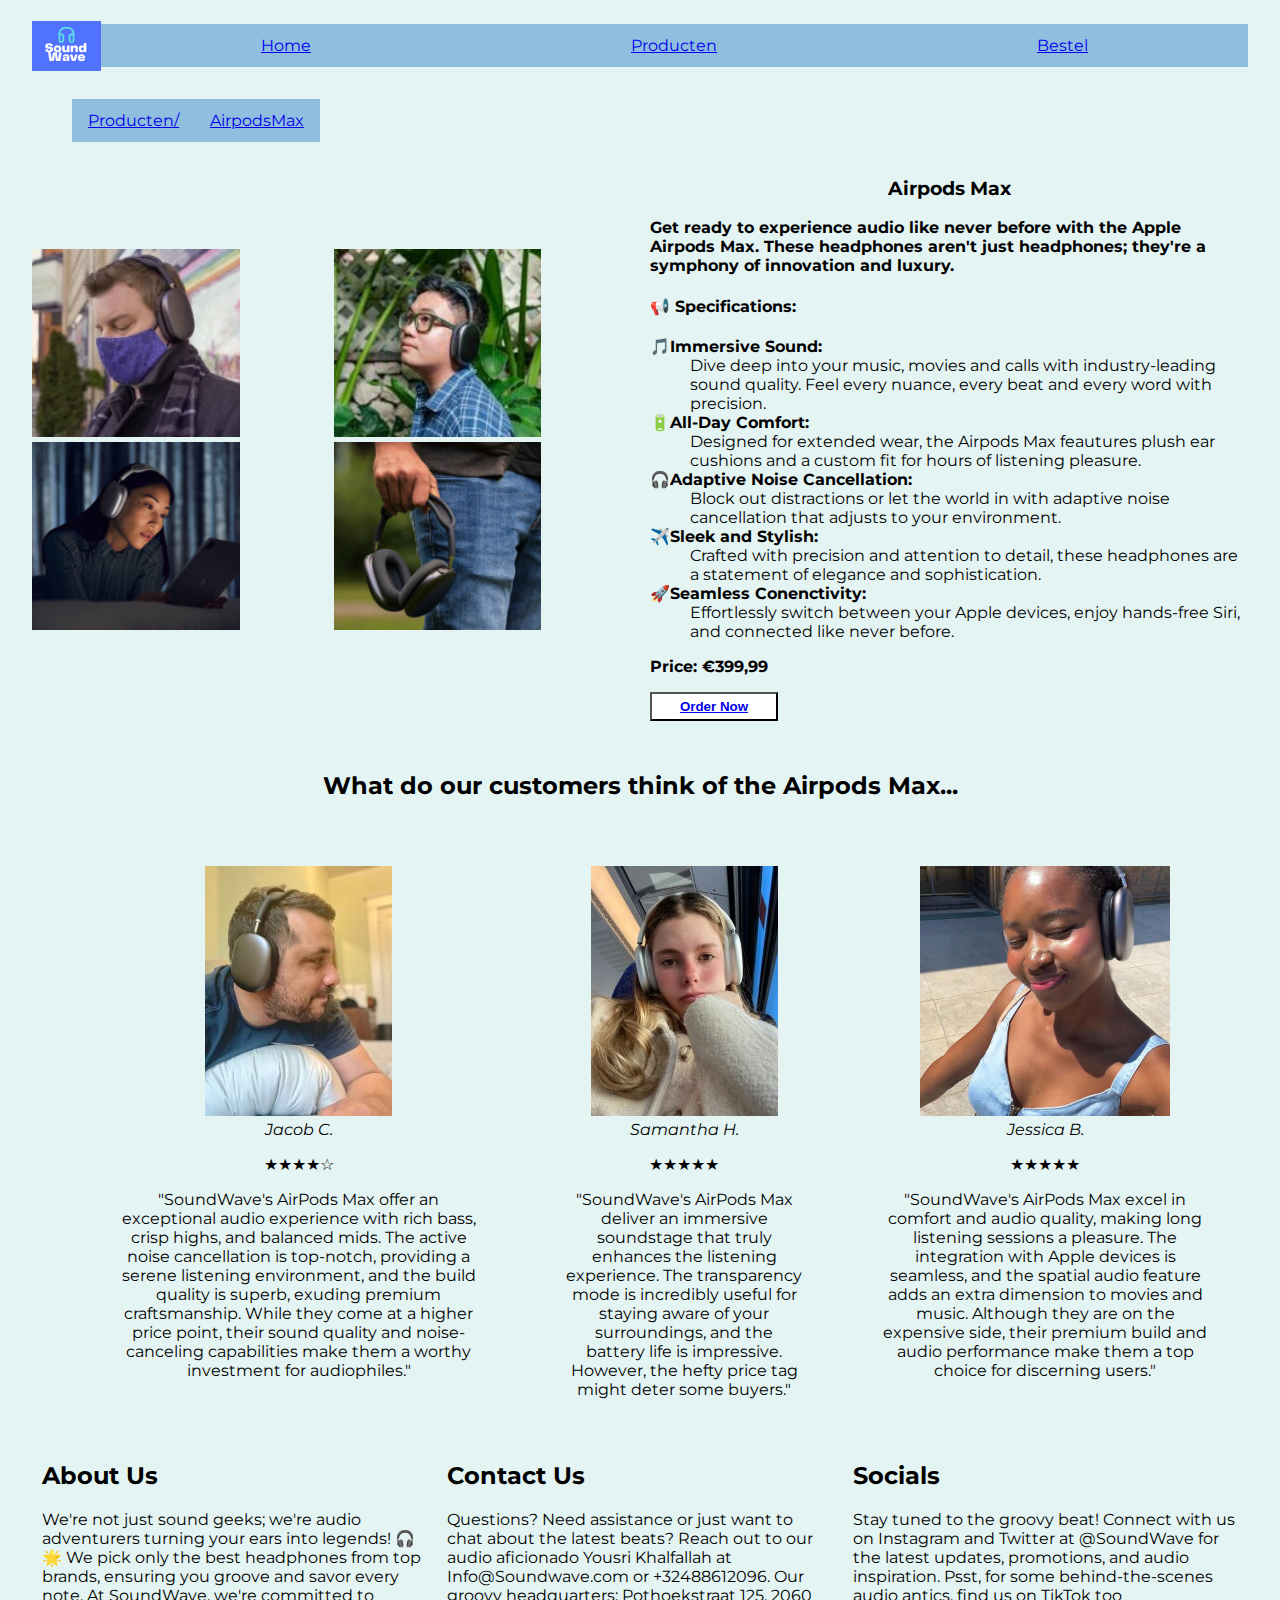
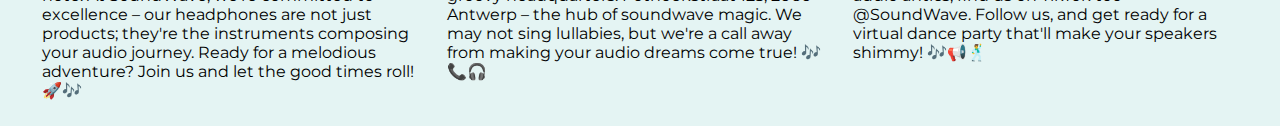
==== html/airpodsMax.html @ 77a1f875 "Namen camelcase gezet." ====
<!DOCTYPE html>
<html lang="en">
<head>
    <meta charset="UTF-8">
    <link rel="stylesheet" href="../css/site.css">
    <link rel="stylesheet" href="../css/productDetail.css">
    <link href="https://fonts.googleapis.com/css2?family=Montserrat:wght@500&display=swap" rel="stylesheet">
    <title>Airpods Max</title>
</head>
<body>
<header>
    <h1 class="hiddenTitle">SoundWave</h1>
    <nav id="menu">
        <img src="/media/Logo.png" alt="Logo">
        <h2 class="hiddenTitle">Menu</h2>
        <ul>
            <li><a href="../index.html" title="This take you home">Home</a></li>
            <li class="submenu">
                <a href="producten.html">Producten</a>
                <ul>
                    <li><a href="#" title="This takes you to best seller! ">Best-Seller!</a></li>
                    <li><a href="beatsPro.html" title="This takes you to Top rated!">Top-Rated!</a></li>
                </ul>
            </li>
            <li><a href="bestel.html" title="This take you to Order">Bestel</a></li>
        </ul>
    </nav>
    <section class="breadcrumbs">
        <h2 class="hiddenTitle">breadcrumbs</h2>
        <ol>
            <li><a href="producten.html" title="Producten/">Producten/ </a></li>
            <li><a href="#" title="AirpodsMax"> AirpodsMax</a></li>
        </ol>
    </section>

</header>
<main>
    <section class="pageBody">
        <h2 class="hiddenTitle">Airpods Max Page</h2>
        <section class="page">
            <h3 class="hiddenTitle">Airpods Max pictures</h3>
            <img src="../media/AirpodsMax-1.jpg" alt="AirpodsMaxPic1">
            <img src="../media/AirpodsMax-2.jpg" alt="AirpodsMaxPic2">
            <img src="../media/AirpodsMax-3.jpg" alt="AirpodsMaxPic3">
            <img src="../media/AirpodsMax-4.jpg" alt="AirpodsMaxPic4">
        </section>
        <section class="pageText">
            <h3 class="textAlignCenter">Airpods Max</h3>
            <p><strong>Get ready to experience audio like never before with the Apple Airpods Max. These headphones
                aren't just headphones; they're a symphony of innovation and luxury.</strong></p>
            <section>
            <h4>📢 Specifications:</h4>
            <dl>
                <dt><strong>🎵Immersive Sound:</strong></dt>
                <dd>Dive deep into your music, movies and calls with industry-leading sound quality. Feel every nuance,
                    every beat and every word with precision.
                </dd>
                <dt><strong>🔋All-Day Comfort:</strong></dt>
                <dd>Designed for extended wear, the Airpods Max feautures plush ear cushions and a custom fit for hours
                    of listening pleasure.
                </dd>
                <dt><strong>🎧Adaptive Noise Cancellation:</strong></dt>
                <dd>Block out distractions or let the world in with adaptive noise cancellation that adjusts to your
                    environment.
                </dd>
                <dt><strong>✈️Sleek and Stylish:</strong></dt>
                <dd>Crafted with precision and attention to detail, these headphones are a statement of elegance and
                    sophistication.
                </dd>
                <dt><strong>🚀Seamless Conenctivity:</strong></dt>
                <dd>Effortlessly switch between your Apple devices, enjoy hands-free Siri, and connected like never
                    before.
                </dd>
            </dl>
            <p><strong>Price: €399,99</strong></p>
                <button type="submit"><a href="bestel.html">Order Now</a></button>
            </section>
        </section>
    </section>
    <aside>
        <h2 class="textAlignCenter margeBottom">What do our customers think of the Airpods Max...</h2>
        <ul class="reviewBody">
            <li>
                <blockquote class="textAlignCenter">
                    <img src="/media/Jacob-C.jpg" alt="Jacob C.">
                    <footer><cite>Jacob C.</cite></footer>
                    <p>★★★★☆</p>
                    <p>"SoundWave's AirPods Max offer an exceptional audio experience with rich bass, crisp highs, and
                        balanced mids. The active noise cancellation is top-notch, providing a serene listening
                        environment, and the build quality is superb, exuding premium craftsmanship. While they come at
                        a higher price point, their sound quality and noise-canceling capabilities make them a worthy
                        investment for audiophiles."</p>
                </blockquote>
            </li>
            <li>
                <blockquote class="textAlignCenter">
                    <img src="/media/Samantha-H.jpg" alt="Samantha H.">
                    <footer><cite>Samantha H.</cite></footer>
                    <p>★★★★★</p>
                    <p>"SoundWave's AirPods Max deliver an immersive soundstage that truly enhances the listening
                        experience. The transparency mode is incredibly useful for staying aware of your surroundings,
                        and the battery life is impressive. However, the hefty price tag might deter some buyers."</p>
                </blockquote>
            </li>
            <li>
                <blockquote class="textAlignCenter">
                    <img src="/media/Jessica-B.jpg" alt="Jessica B.">
                    <footer><cite>Jessica B.</cite></footer>
                    <p>★★★★★</p>
                    <p>"SoundWave's AirPods Max excel in comfort and audio quality, making long listening sessions a
                        pleasure. The integration with Apple devices is seamless, and the spatial audio feature adds an
                        extra dimension to movies and music. Although they are on the expensive side, their premium
                        build and audio performance make them a top choice for discerning users."</p>
                </blockquote>
            </li>
        </ul>
    </aside>


</main>

<footer>
    <section class="footer-item">
        <h2>About Us</h2>
        <p>
            We're not just sound geeks; we're audio adventurers turning your ears into legends! 🎧🌟
            We pick only the best headphones from top brands, ensuring you groove and savor every note. At SoundWave,
            we're committed to excellence – our headphones are not just products; they're the instruments composing your audio journey.
            Ready for a melodious adventure? Join us and let the good times roll! 🚀🎶
        </p>
    </section>

    <section class="footer-item">
        <h2>Contact Us</h2>
        <p>
            Questions? Need assistance or just want to chat about the latest beats? Reach out to our audio aficionado Yousri Khalfallah at Info@Soundwave.com or +32488612096.
            Our groovy headquarters: Pothoekstraat 125, 2060 Antwerp – the hub of soundwave magic.
            We may not sing lullabies, but we're a call away from making your audio dreams come true! 🎶📞🎧
        </p>
    </section>
    <section class="footer-item">
        <h2>Socials</h2>
        <p>
            Stay tuned to the groovy beat! Connect with us on Instagram and Twitter at @SoundWave for the latest
            updates, promotions, and audio inspiration. Psst, for some behind-the-scenes audio antics, find us on TikTok
            too @SoundWave. Follow us, and get ready for a virtual dance party that'll make your speakers shimmy! 🎶📢🕺
        </p>
    </section>
</footer>
</body>
</html>
---- css/site.css ----
/* KleurenPallet*/
:root {
    /* CSS HEX */
    --lavender-web: #e5e1eeff;
    --powder-blue: #90bedeff;
    --black: #000500ff;
    --light-cyan: #e2fdffff;
    --alice-blue: #e8f1f2ff;
    --baby-blue: #E4F4F3;
}

/*  titels verbergen */
.hiddenTitle{
    position: absolute;
    width: 1px;
    height: 1px;
    overflow: hidden;
    left: -10000px;
}
body {
    background-color: var(--baby-blue);
    width: 95%;
    margin: auto;
    padding-top: 0.5em;
    font-size: 16px;
    font-family: "Montserrat" ,"sans-serif";

}

#menu ul {
    /* flexbox */
    display: flex;
    flex-direction: row;
    padding-left: 0;
    list-style: none;
    justify-content: center;
    flex-grow: 1;
}

nav li a:hover{
    color: red;
}
#menu ul ul{
    flex-direction: column;
}
#menu .submenu ul {
    display: none;
    position: absolute;
    left: 0;
    top: 100%;
    width: 100%;
}
#menu .submenu:hover ul{
    display: flex;
}
#menu li {
    background-color: var(--powder-blue);
    color: var(--black);
    box-sizing: border-box;
    padding: 0.75rem 1rem;
    text-align: center;
    flex-grow: 1;
    position: relative;

}
.breadcrumbs  {
    display: flex;
    flex-direction: row;
    padding-left: 0;
    justify-content: left;
    flex-grow: 1;
}
.breadcrumbs li{
    display: inline-block;
    background-color: var(--powder-blue);
    color: var(--black);
    box-sizing: border-box;
    padding: 0.75rem 1rem;
    text-align: center;
    flex-grow: 1;
    margin-right: -5px;
    list-style: none;
    transition: background-color 0.3s ease;
}
section ol li a:hover{
    color: red;
}
nav {
    display: flex;
    align-items: center;
    width: 100%;
}
#logo {
    width: 120px;
    height: 120px;
    border-radius: 50%;

}
footer {
    display: flex;
    justify-content: space-around;
}
.footer-item {
    text-align: left;
    flex: 1;
    padding: 10px;
}
.reviewBody{
    display: flex;
    justify-content: space-between;
    align-items: flex-start;
}
.review img{
    width: auto;
    height: auto;
    object-fit: cover;
}
.reviewBody li {
    list-style: none;
    padding: 0;
}

.page{
    display: grid;
    grid-template-columns: repeat(2, 1fr);
    gap: 5px;
    box-sizing: border-box;

}
.pageText {
     margin: 0;
 }
.pageBody {
    display: grid;
    grid-template-columns: 1fr 1fr;
    gap: 20px;
    align-items: center;
}
.textAlignCenter{
    text-align: center;
}
.displayFlex{
    display: flex;
}
.margeBottom{
    margin-bottom: 50px;
}
.margeTop{
    margin-top: 20px;
}

form label {
    margin-bottom: 20px;
    margin-top: 20px;
}
---- css/productDetail.css ----
.page img {
    width: 70%;
    height: 188px;
    object-fit: cover;
}

aside h2 {
    margin-top: 50px;
}
 button{
    width: 8rem;
    background-color: white;
    padding: 5px 10px;
    cursor: pointer;
     font-weight: bold;
}
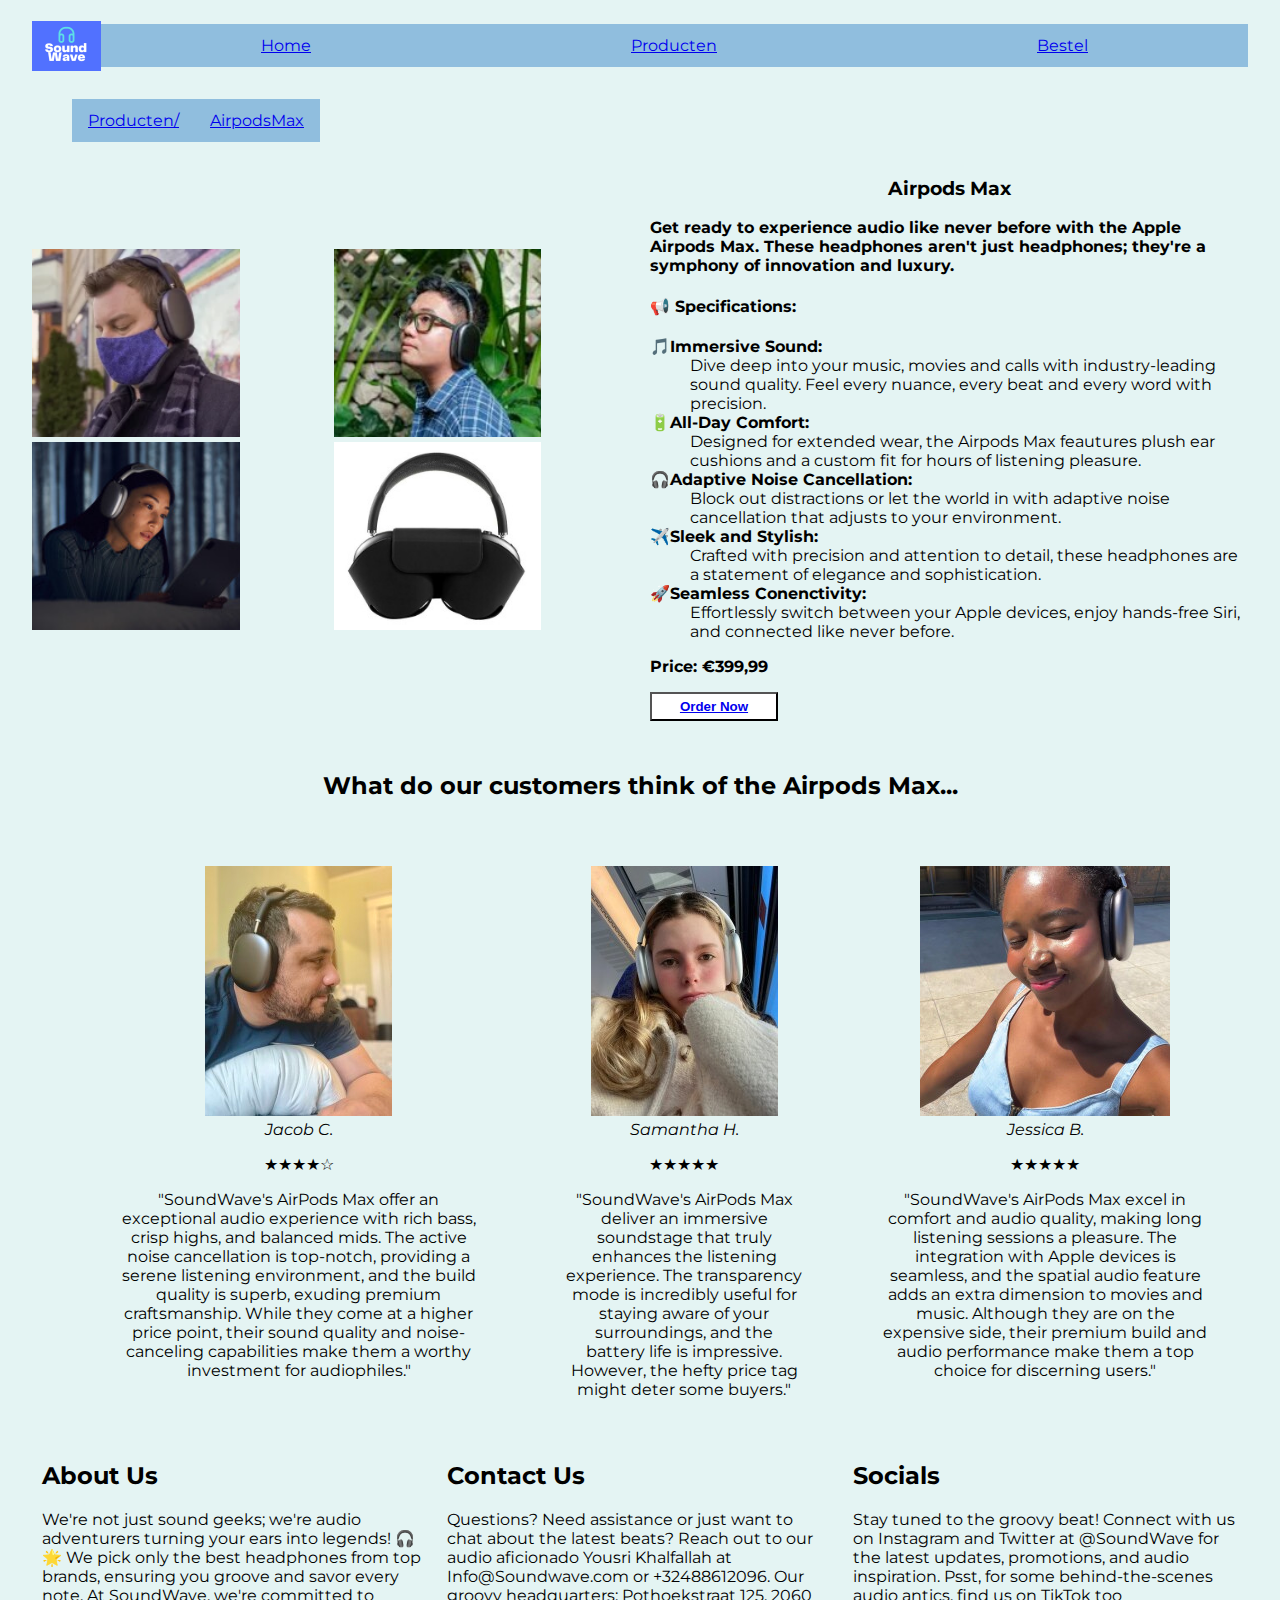
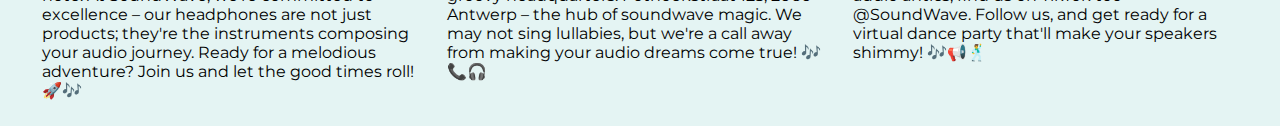
==== commit 4ef3beac: "Filter javascript toegevoegd. Nieuwe validatie toegevoegd." ====
--- a/html/airpodsMax.html
+++ b/html/airpodsMax.html
@@ -42,7 +42,7 @@
             <img src="../media/AirpodsMax-1.jpg" alt="AirpodsMaxPic1">
             <img src="../media/AirpodsMax-2.jpg" alt="AirpodsMaxPic2">
             <img src="../media/AirpodsMax-3.jpg" alt="AirpodsMaxPic3">
-            <img src="../media/AirpodsMax-4.jpg" alt="AirpodsMaxPic4">
+            <img src="../media/AirpodsMax.jpg" alt="AirpodsMaxPic4">
         </section>
         <section class="pageText">
             <h3 class="textAlignCenter">Airpods Max</h3>
@@ -73,7 +73,7 @@
                 </dd>
             </dl>
             <p><strong>Price: €399,99</strong></p>
-                <button type="submit"><a href="bestel.html">Order Now</a></button>
+                <button type="submit"><a href="bestel.html?product=airpodsmax">Order Now</a></button>
             </section>
         </section>
     </section>
--- a/css/site.css
+++ b/css/site.css
@@ -153,3 +153,6 @@
     margin-bottom: 20px;
     margin-top: 20px;
 }
+.hidden{
+    display: none;
+}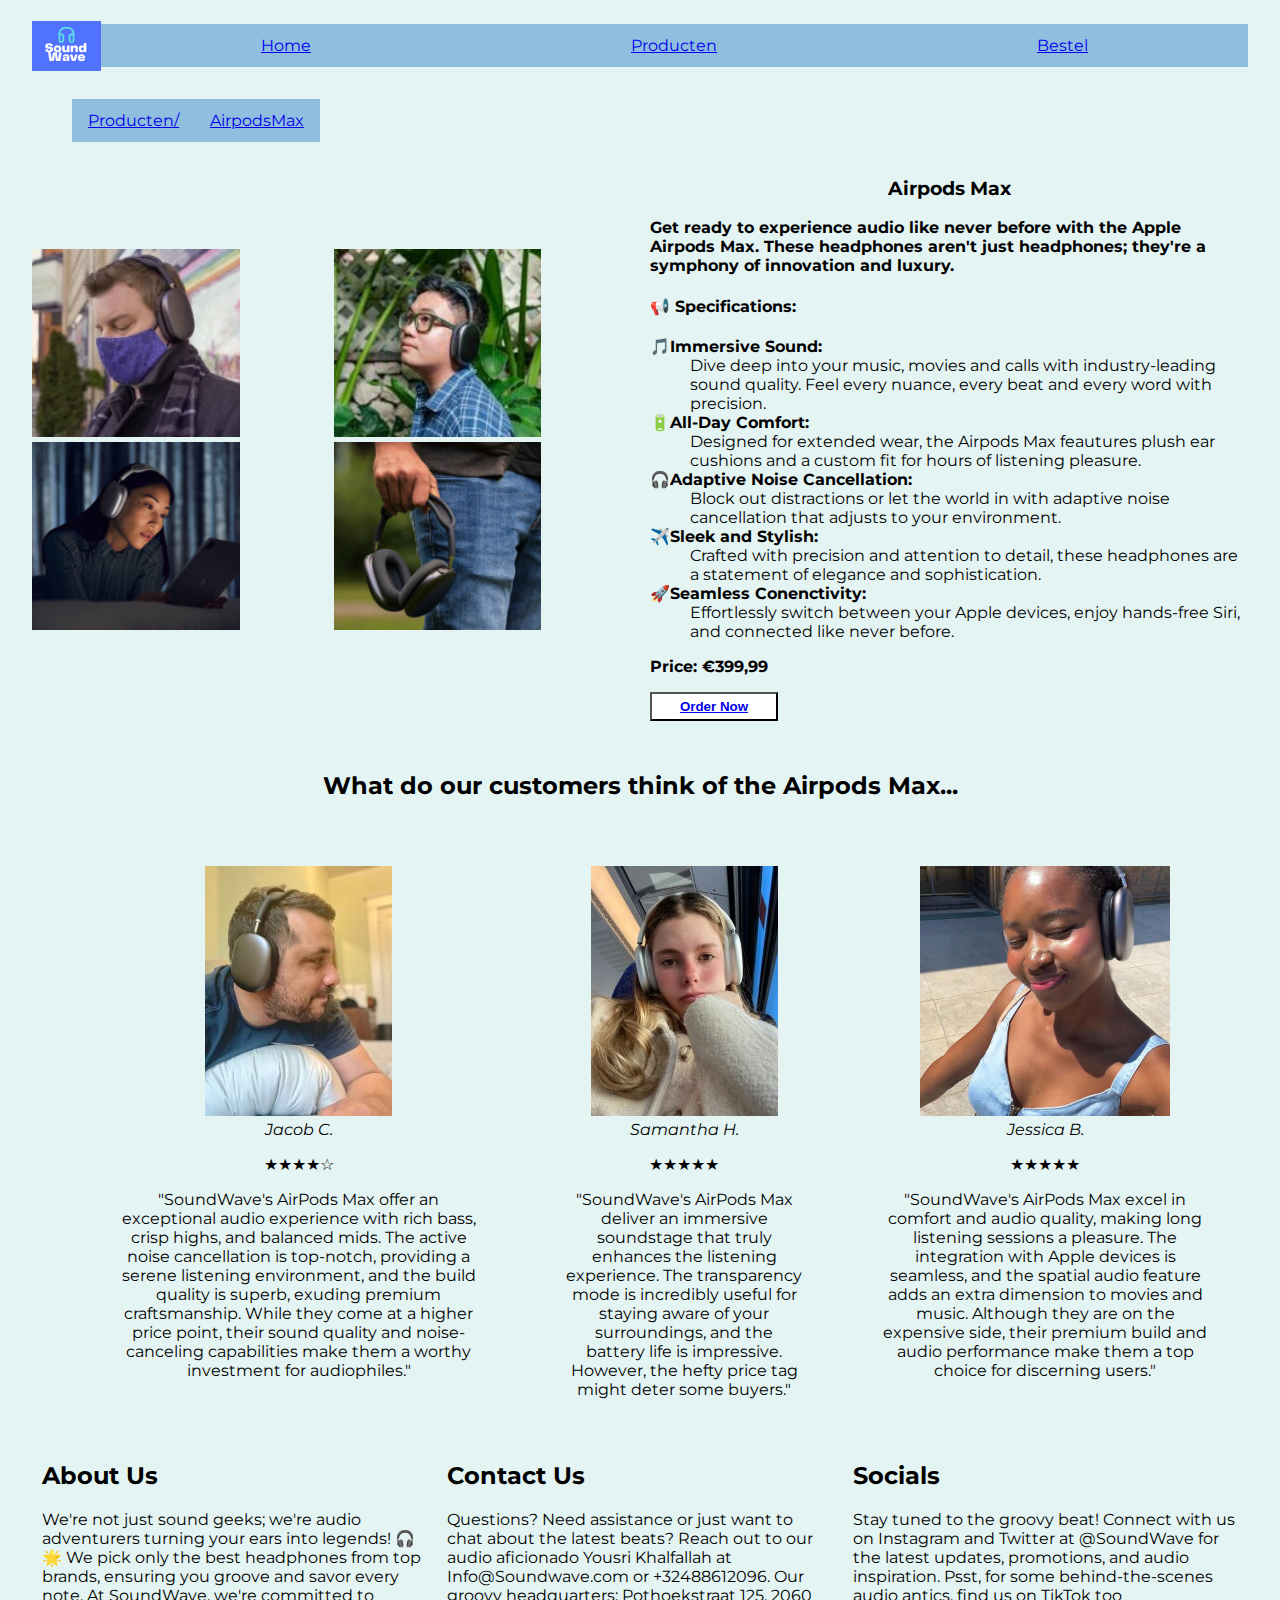
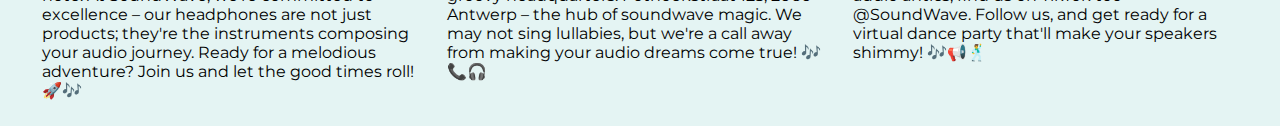
==== commit 71347f75: "Validatie afgemaakt met telefoonnummer en email." ====
--- a/html/airpodsMax.html
+++ b/html/airpodsMax.html
@@ -42,7 +42,7 @@
             <img src="../media/AirpodsMax-1.jpg" alt="AirpodsMaxPic1">
             <img src="../media/AirpodsMax-2.jpg" alt="AirpodsMaxPic2">
             <img src="../media/AirpodsMax-3.jpg" alt="AirpodsMaxPic3">
-            <img src="../media/AirpodsMax.jpg" alt="AirpodsMaxPic4">
+            <img src="../media/AirpodsMax-4.jpg" alt="AirpodsMaxPic4">
         </section>
         <section class="pageText">
             <h3 class="textAlignCenter">Airpods Max</h3>
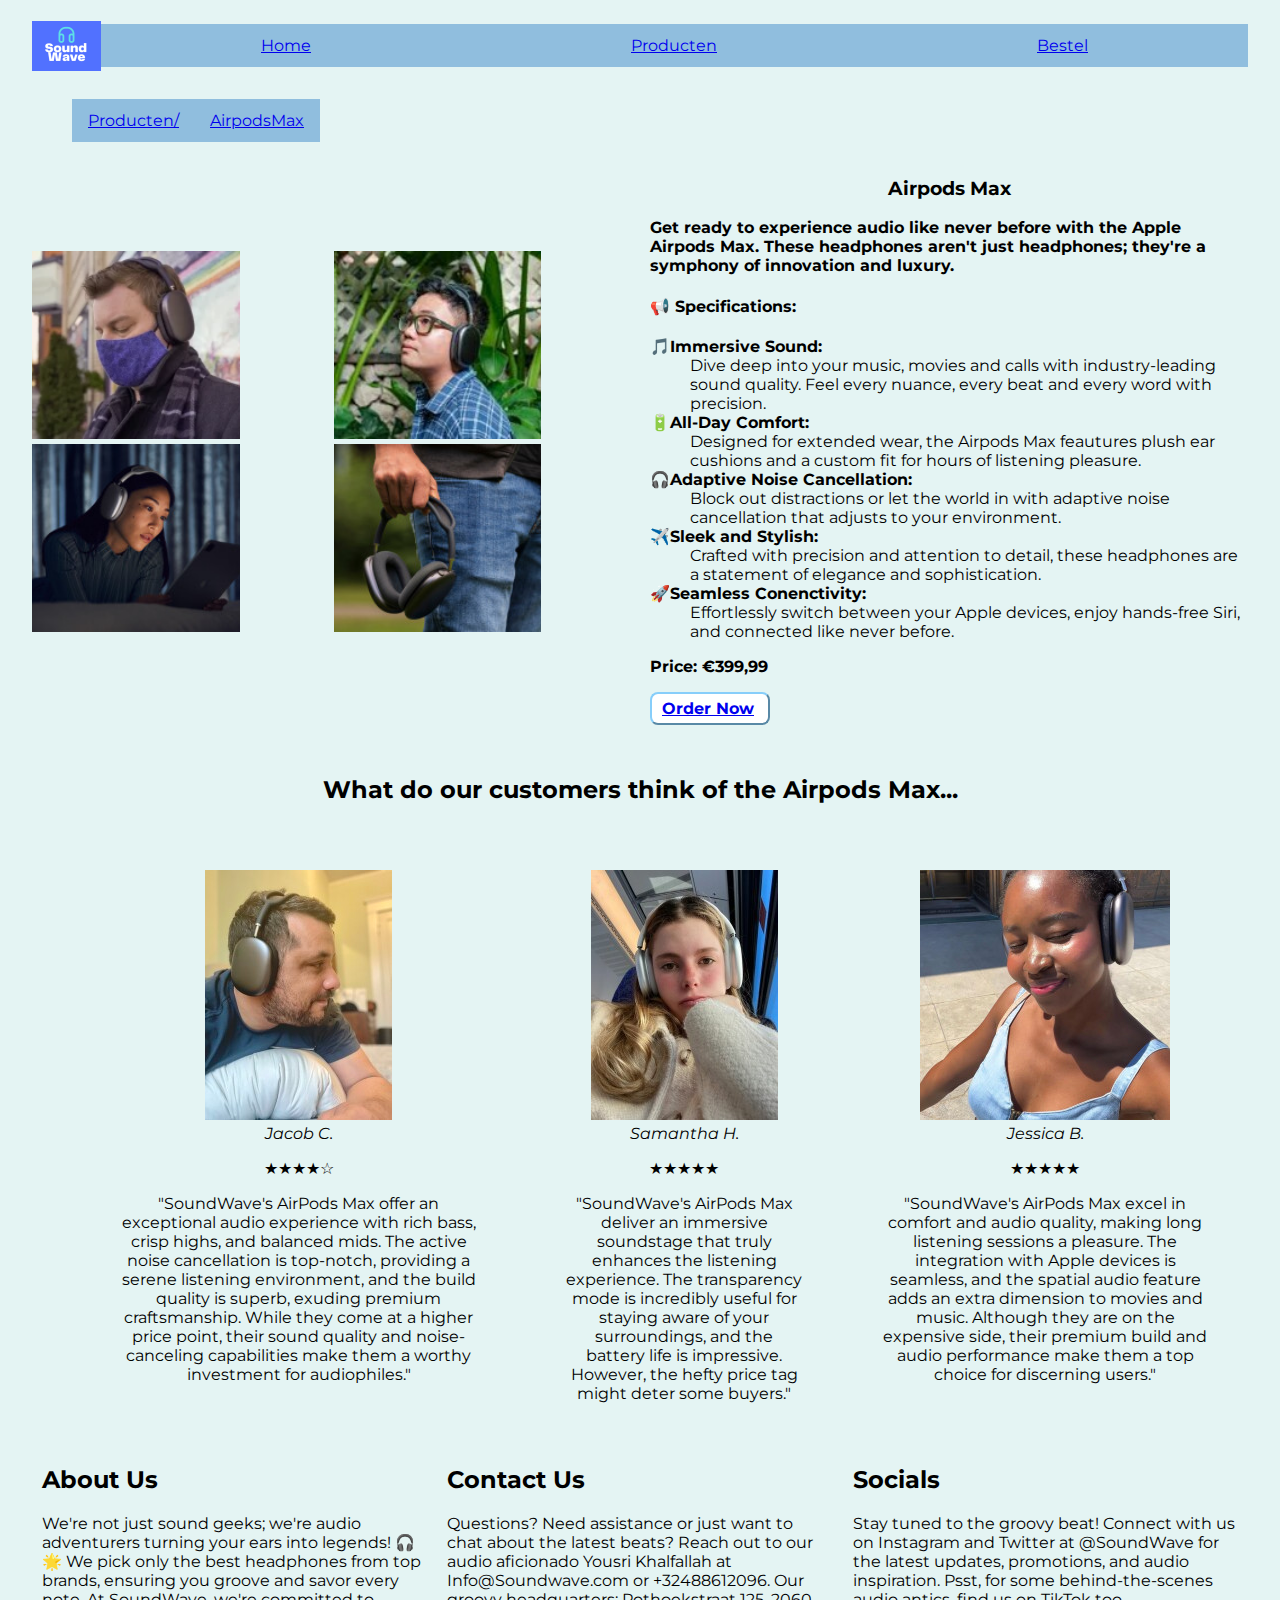
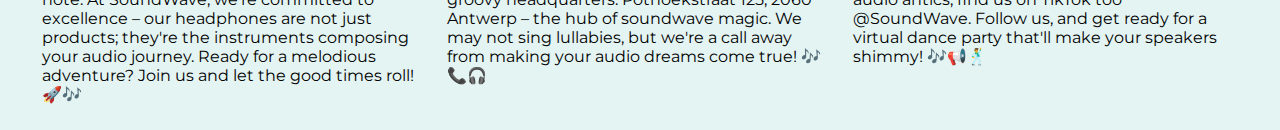
==== commit 2648087c: "order now button fixed in elke productpagina" ====
--- a/html/airpodsMax.html
+++ b/html/airpodsMax.html
@@ -73,7 +73,9 @@
                 </dd>
             </dl>
             <p><strong>Price: €399,99</strong></p>
-                <button type="submit"><a href="bestel.html?product=airpodsmax">Order Now</a></button>
+                <div>
+                    <a href="bestel.html?product=airpodsmax">Order Now</a>
+                </div>
             </section>
         </section>
     </section>
--- a/css/productDetail.css
+++ b/css/productDetail.css
@@ -7,10 +7,12 @@
 aside h2 {
     margin-top: 50px;
 }
- button{
-    width: 8rem;
+ section div{
+     border: 2px outset lightskyblue;
+     border-radius: 0.5em;
+    width: 6rem;
     background-color: white;
     padding: 5px 10px;
     cursor: pointer;
      font-weight: bold;
-}+}
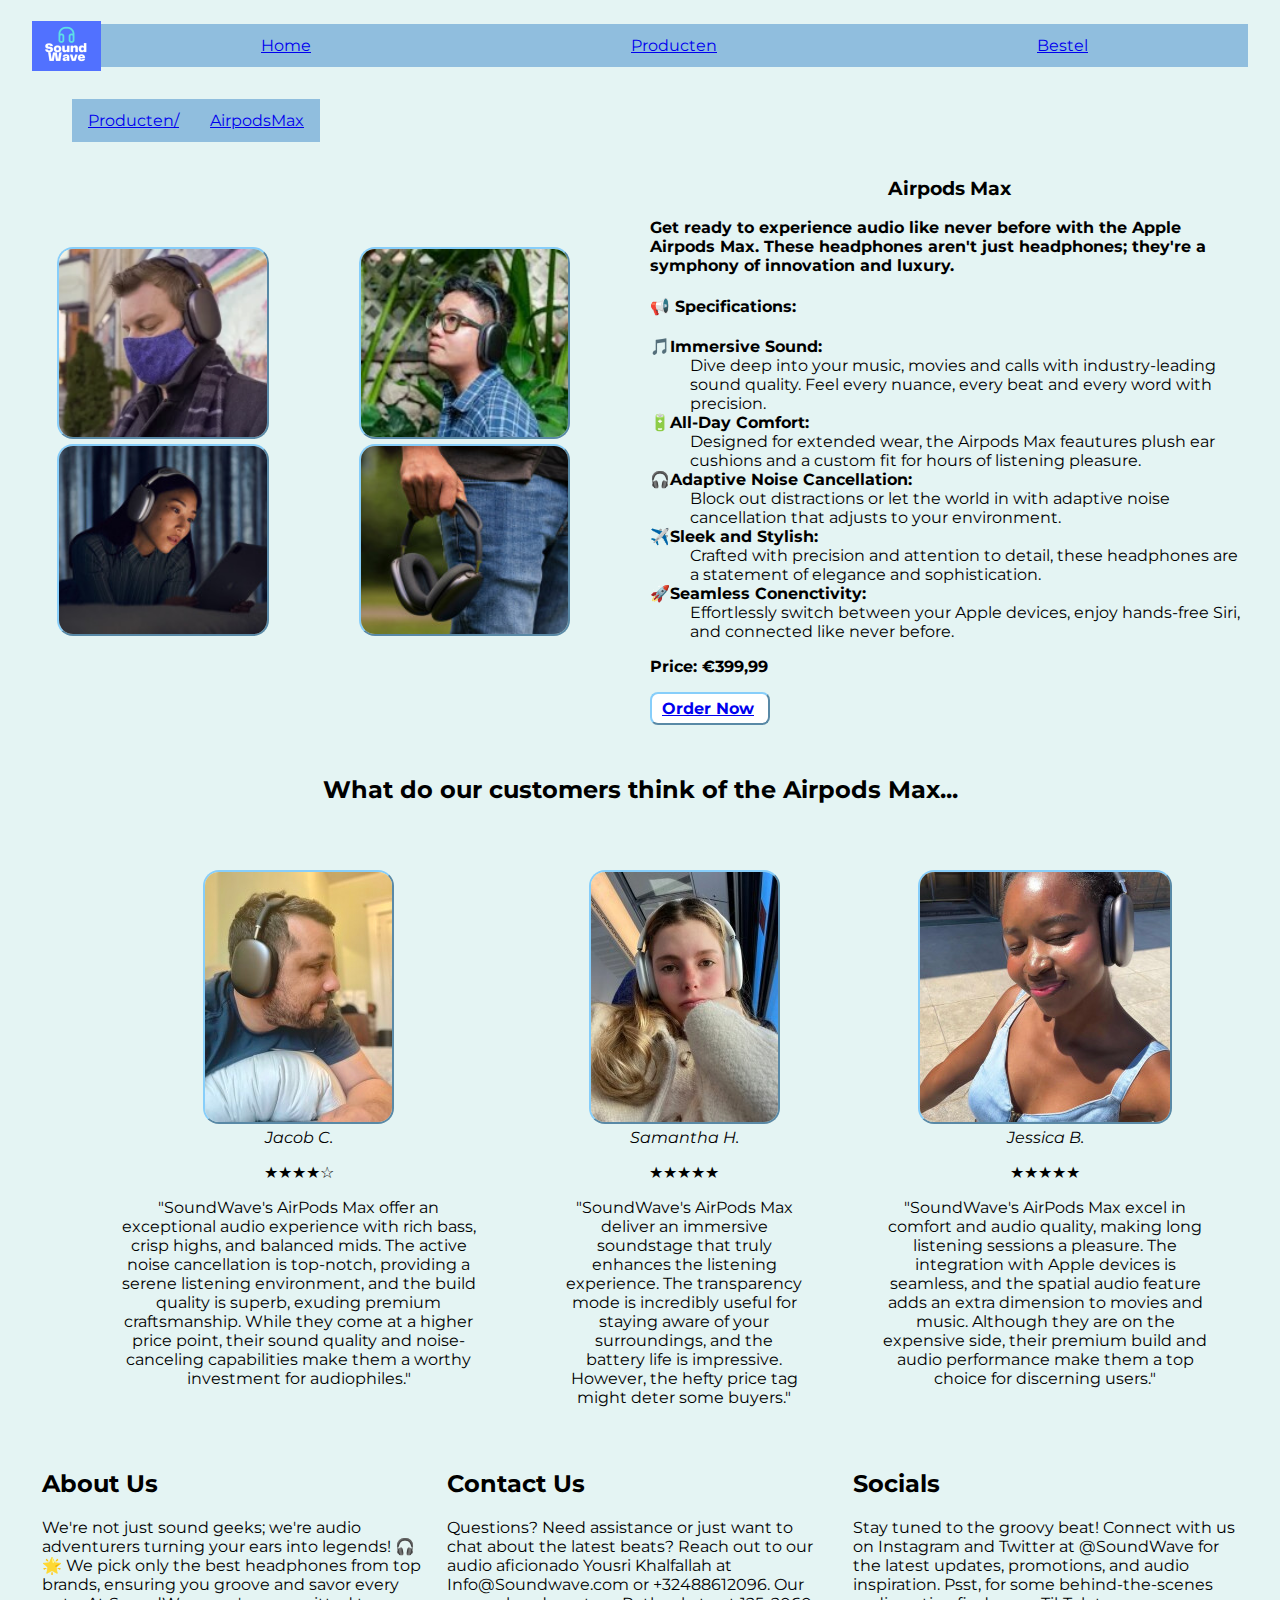
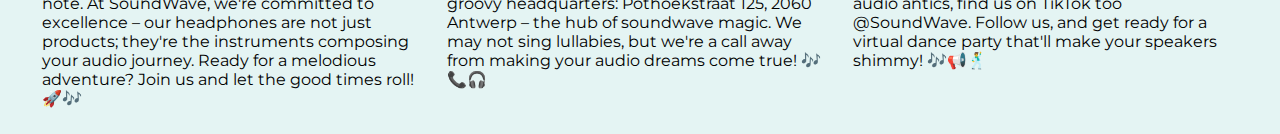
==== commit 29e0b0a0: "border box toegevoegd aan elke image, smooth transition toegevoegd aan product images elke image een" ====
--- a/html/airpodsMax.html
+++ b/html/airpodsMax.html
@@ -84,7 +84,7 @@
         <ul class="reviewBody">
             <li>
                 <blockquote class="textAlignCenter">
-                    <img src="/media/Jacob-C.jpg" alt="Jacob C.">
+                    <img class="imgBorder" src="/media/Jacob-C.jpg" alt="Jacob C.">
                     <footer><cite>Jacob C.</cite></footer>
                     <p>★★★★☆</p>
                     <p>"SoundWave's AirPods Max offer an exceptional audio experience with rich bass, crisp highs, and
@@ -96,7 +96,7 @@
             </li>
             <li>
                 <blockquote class="textAlignCenter">
-                    <img src="/media/Samantha-H.jpg" alt="Samantha H.">
+                    <img class="imgBorder" src="/media/Samantha-H.jpg" alt="Samantha H.">
                     <footer><cite>Samantha H.</cite></footer>
                     <p>★★★★★</p>
                     <p>"SoundWave's AirPods Max deliver an immersive soundstage that truly enhances the listening
@@ -106,7 +106,7 @@
             </li>
             <li>
                 <blockquote class="textAlignCenter">
-                    <img src="/media/Jessica-B.jpg" alt="Jessica B.">
+                    <img class="imgBorder" src="/media/Jessica-B.jpg" alt="Jessica B.">
                     <footer><cite>Jessica B.</cite></footer>
                     <p>★★★★★</p>
                     <p>"SoundWave's AirPods Max excel in comfort and audio quality, making long listening sessions a
--- a/css/site.css
+++ b/css/site.css
@@ -109,11 +109,16 @@
     display: flex;
     justify-content: space-between;
     align-items: flex-start;
+
 }
 .review img{
     width: auto;
     height: auto;
     object-fit: cover;
+}
+.imgBorder{
+    border:  2px outset lightskyblue;
+    border-radius: 1rem;
 }
 .reviewBody li {
     list-style: none;
--- a/css/productDetail.css
+++ b/css/productDetail.css
@@ -2,17 +2,26 @@
     width: 70%;
     height: 188px;
     object-fit: cover;
+    border: 2px outset lightskyblue;
+    border-radius: 1rem;
+    transition: transform 0.3s ease-in-out;
+    margin-left: 25px;
 }
 
 aside h2 {
     margin-top: 50px;
 }
- section div{
-     border: 2px outset lightskyblue;
-     border-radius: 0.5em;
+
+section div {
+    border: 2px outset lightskyblue;
+    border-radius: 0.5em;
     width: 6rem;
     background-color: white;
     padding: 5px 10px;
     cursor: pointer;
-     font-weight: bold;
+    font-weight: bold;
 }
+
+.page img:hover {
+    transform: scale(1.4);
+}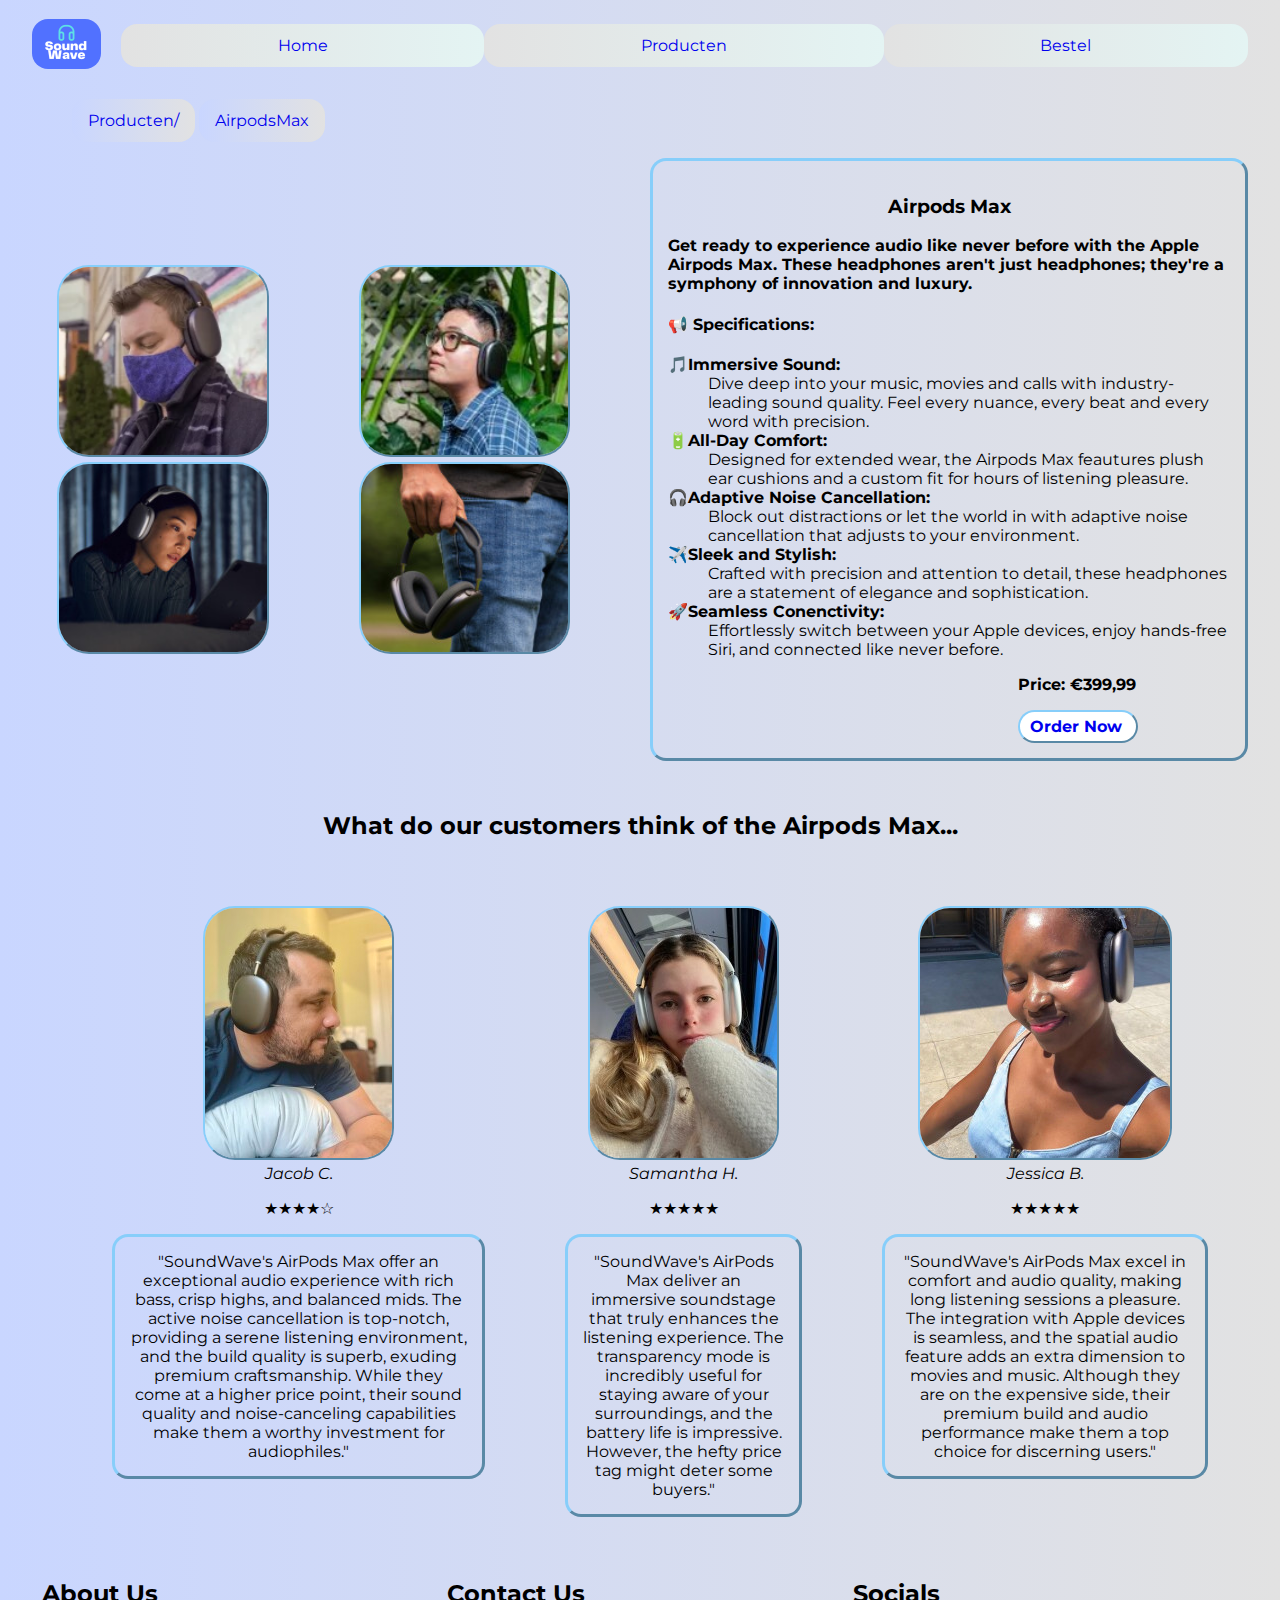
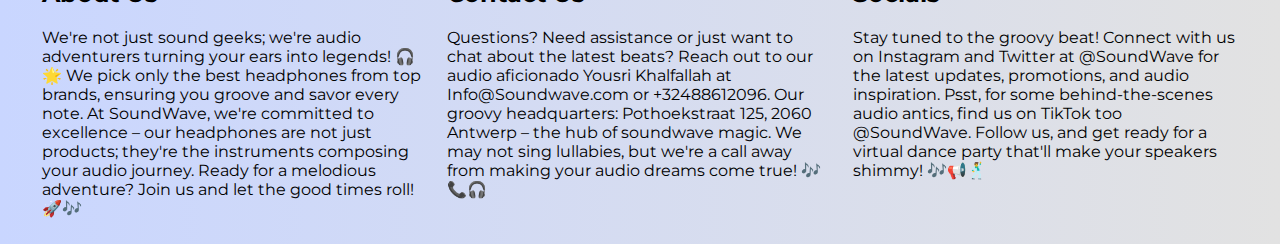
==== commit 8bbd7108: "first commit" ====
--- a/html/airpodsMax.html
+++ b/html/airpodsMax.html
@@ -5,13 +5,15 @@
     <link rel="stylesheet" href="../css/site.css">
     <link rel="stylesheet" href="../css/productDetail.css">
     <link href="https://fonts.googleapis.com/css2?family=Montserrat:wght@500&display=swap" rel="stylesheet">
+    <link rel="icon" type="image/jpg" href="/media/HomepagePicture.jpg">
+
     <title>Airpods Max</title>
 </head>
 <body>
 <header>
     <h1 class="hiddenTitle">SoundWave</h1>
     <nav id="menu">
-        <img src="/media/Logo.png" alt="Logo">
+        <a href="../index.html"> <img   class="logo" src="/media/Logo.png"  alt="Logo"   ></a>
         <h2 class="hiddenTitle">Menu</h2>
         <ul>
             <li><a href="../index.html" title="This take you home">Home</a></li>
@@ -44,11 +46,11 @@
             <img src="../media/AirpodsMax-3.jpg" alt="AirpodsMaxPic3">
             <img src="../media/AirpodsMax-4.jpg" alt="AirpodsMaxPic4">
         </section>
-        <section class="pageText">
+        <section class="pageText textBorder paddingAround">
             <h3 class="textAlignCenter">Airpods Max</h3>
             <p><strong>Get ready to experience audio like never before with the Apple Airpods Max. These headphones
                 aren't just headphones; they're a symphony of innovation and luxury.</strong></p>
-            <section>
+            <section >
             <h4>📢 Specifications:</h4>
             <dl>
                 <dt><strong>🎵Immersive Sound:</strong></dt>
@@ -72,8 +74,8 @@
                     before.
                 </dd>
             </dl>
-            <p><strong>Price: €399,99</strong></p>
-                <div>
+            <p class="ancer"><strong>Price: €399,99</strong></p>
+                <div class="ancer">
                     <a href="bestel.html?product=airpodsmax">Order Now</a>
                 </div>
             </section>
@@ -87,7 +89,7 @@
                     <img class="imgBorder" src="/media/Jacob-C.jpg" alt="Jacob C.">
                     <footer><cite>Jacob C.</cite></footer>
                     <p>★★★★☆</p>
-                    <p>"SoundWave's AirPods Max offer an exceptional audio experience with rich bass, crisp highs, and
+                    <p class="textBorder paddingAround">"SoundWave's AirPods Max offer an exceptional audio experience with rich bass, crisp highs, and
                         balanced mids. The active noise cancellation is top-notch, providing a serene listening
                         environment, and the build quality is superb, exuding premium craftsmanship. While they come at
                         a higher price point, their sound quality and noise-canceling capabilities make them a worthy
@@ -99,7 +101,7 @@
                     <img class="imgBorder" src="/media/Samantha-H.jpg" alt="Samantha H.">
                     <footer><cite>Samantha H.</cite></footer>
                     <p>★★★★★</p>
-                    <p>"SoundWave's AirPods Max deliver an immersive soundstage that truly enhances the listening
+                    <p class="textBorder paddingAround">"SoundWave's AirPods Max deliver an immersive soundstage that truly enhances the listening
                         experience. The transparency mode is incredibly useful for staying aware of your surroundings,
                         and the battery life is impressive. However, the hefty price tag might deter some buyers."</p>
                 </blockquote>
@@ -109,7 +111,7 @@
                     <img class="imgBorder" src="/media/Jessica-B.jpg" alt="Jessica B.">
                     <footer><cite>Jessica B.</cite></footer>
                     <p>★★★★★</p>
-                    <p>"SoundWave's AirPods Max excel in comfort and audio quality, making long listening sessions a
+                    <p class="textBorder paddingAround">"SoundWave's AirPods Max excel in comfort and audio quality, making long listening sessions a
                         pleasure. The integration with Apple devices is seamless, and the spatial audio feature adds an
                         extra dimension to movies and music. Although they are on the expensive side, their premium
                         build and audio performance make them a top choice for discerning users."</p>
--- a/css/site.css
+++ b/css/site.css
@@ -8,149 +8,173 @@
     --alice-blue: #e8f1f2ff;
     --baby-blue: #E4F4F3;
 }
+html{
+    scroll-behavior: smooth;
+}
 
 /*  titels verbergen */
-.hiddenTitle{
+.hiddenTitle {
     position: absolute;
     width: 1px;
     height: 1px;
     overflow: hidden;
     left: -10000px;
 }
+
 body {
-    background-color: var(--baby-blue);
+    background: #c9d6ff linear-gradient(to left, #e2e2e2, #c9d6ff);
     width: 95%;
     margin: auto;
     padding-top: 0.5em;
     font-size: 16px;
-    font-family: "Montserrat" ,"sans-serif";
-
+    font-family: "Montserrat", "sans-serif";
+}
+body a {
+    text-decoration: none;
 }
 
 #menu ul {
     /* flexbox */
     display: flex;
     flex-direction: row;
-    padding-left: 0;
+    padding-left: 20px;
     list-style: none;
     justify-content: center;
     flex-grow: 1;
 }
 
-nav li a:hover{
-    color: red;
+nav li a:hover {
+    color: #0008ff;
 }
-#menu ul ul{
+
+#menu ul ul {
     flex-direction: column;
 }
+
 #menu .submenu ul {
     display: none;
     position: absolute;
     left: 0;
     top: 100%;
     width: 100%;
+    margin-left: -20px;
 }
-#menu .submenu:hover ul{
+
+#menu .submenu:hover ul {
     display: flex;
 }
+
 #menu li {
-    background-color: var(--powder-blue);
+    background: #E4F4F3 linear-gradient(to right, #e2e2e2, #E4F4F3);
     color: var(--black);
     box-sizing: border-box;
+    border-radius: 1rem;
     padding: 0.75rem 1rem;
     text-align: center;
     flex-grow: 1;
     position: relative;
 
+
 }
-.breadcrumbs  {
+
+.breadcrumbs {
     display: flex;
     flex-direction: row;
     padding-left: 0;
     justify-content: left;
     flex-grow: 1;
 }
-.breadcrumbs li{
+
+.breadcrumbs li {
     display: inline-block;
-    background-color: var(--powder-blue);
+    background: #c9d6ff linear-gradient(to left, #e2e2e2, #c9d6ff);
     color: var(--black);
     box-sizing: border-box;
+    border-radius: 1rem;
     padding: 0.75rem 1rem;
     text-align: center;
-    flex-grow: 1;
-    margin-right: -5px;
     list-style: none;
     transition: background-color 0.3s ease;
 }
-section ol li a:hover{
-    color: red;
+
+section ol li a:hover {
+    color: #0008FF;
 }
+
 nav {
     display: flex;
     align-items: center;
     width: 100%;
 }
-#logo {
-    width: 120px;
-    height: 120px;
-    border-radius: 50%;
+
+.logo {
+    border-radius: 1rem;
 
 }
+
 footer {
     display: flex;
     justify-content: space-around;
 }
+
 .footer-item {
     text-align: left;
     flex: 1;
     padding: 10px;
 }
-.reviewBody{
+
+.reviewBody {
     display: flex;
     justify-content: space-between;
     align-items: flex-start;
 
 }
-.review img{
+
+.review img {
     width: auto;
     height: auto;
     object-fit: cover;
 }
-.imgBorder{
-    border:  2px outset lightskyblue;
-    border-radius: 1rem;
+
+.imgBorder {
+    border: 2px outset lightskyblue;
+    border-radius: 2rem;
 }
+
 .reviewBody li {
     list-style: none;
     padding: 0;
 }
 
-.page{
+.page {
     display: grid;
     grid-template-columns: repeat(2, 1fr);
     gap: 5px;
     box-sizing: border-box;
 
 }
-.pageText {
-     margin: 0;
- }
+
+
 .pageBody {
     display: grid;
     grid-template-columns: 1fr 1fr;
     gap: 20px;
     align-items: center;
 }
-.textAlignCenter{
+
+.textAlignCenter {
     text-align: center;
 }
-.displayFlex{
+
+.displayFlex {
     display: flex;
 }
-.margeBottom{
+
+.margeBottom {
     margin-bottom: 50px;
 }
-.margeTop{
+
+.margeTop {
     margin-top: 20px;
 }
 
@@ -158,6 +182,16 @@
     margin-bottom: 20px;
     margin-top: 20px;
 }
-.hidden{
+
+.hidden {
     display: none;
+}
+
+.textBorder {
+    border: 3px outset lightskyblue;
+    border-radius: 1rem;
+
+}
+.paddingAround{
+    padding: 15px;
 }--- a/css/productDetail.css
+++ b/css/productDetail.css
@@ -3,7 +3,7 @@
     height: 188px;
     object-fit: cover;
     border: 2px outset lightskyblue;
-    border-radius: 1rem;
+    border-radius: 2rem;
     transition: transform 0.3s ease-in-out;
     margin-left: 25px;
 }
@@ -14,7 +14,7 @@
 
 section div {
     border: 2px outset lightskyblue;
-    border-radius: 0.5em;
+    border-radius: 2rem;
     width: 6rem;
     background-color: white;
     padding: 5px 10px;
@@ -24,4 +24,11 @@
 
 .page img:hover {
     transform: scale(1.4);
+}
+
+.ancer{
+    margin-left: 350px;
+}
+div a:hover{
+    color: #0008FF;
 }